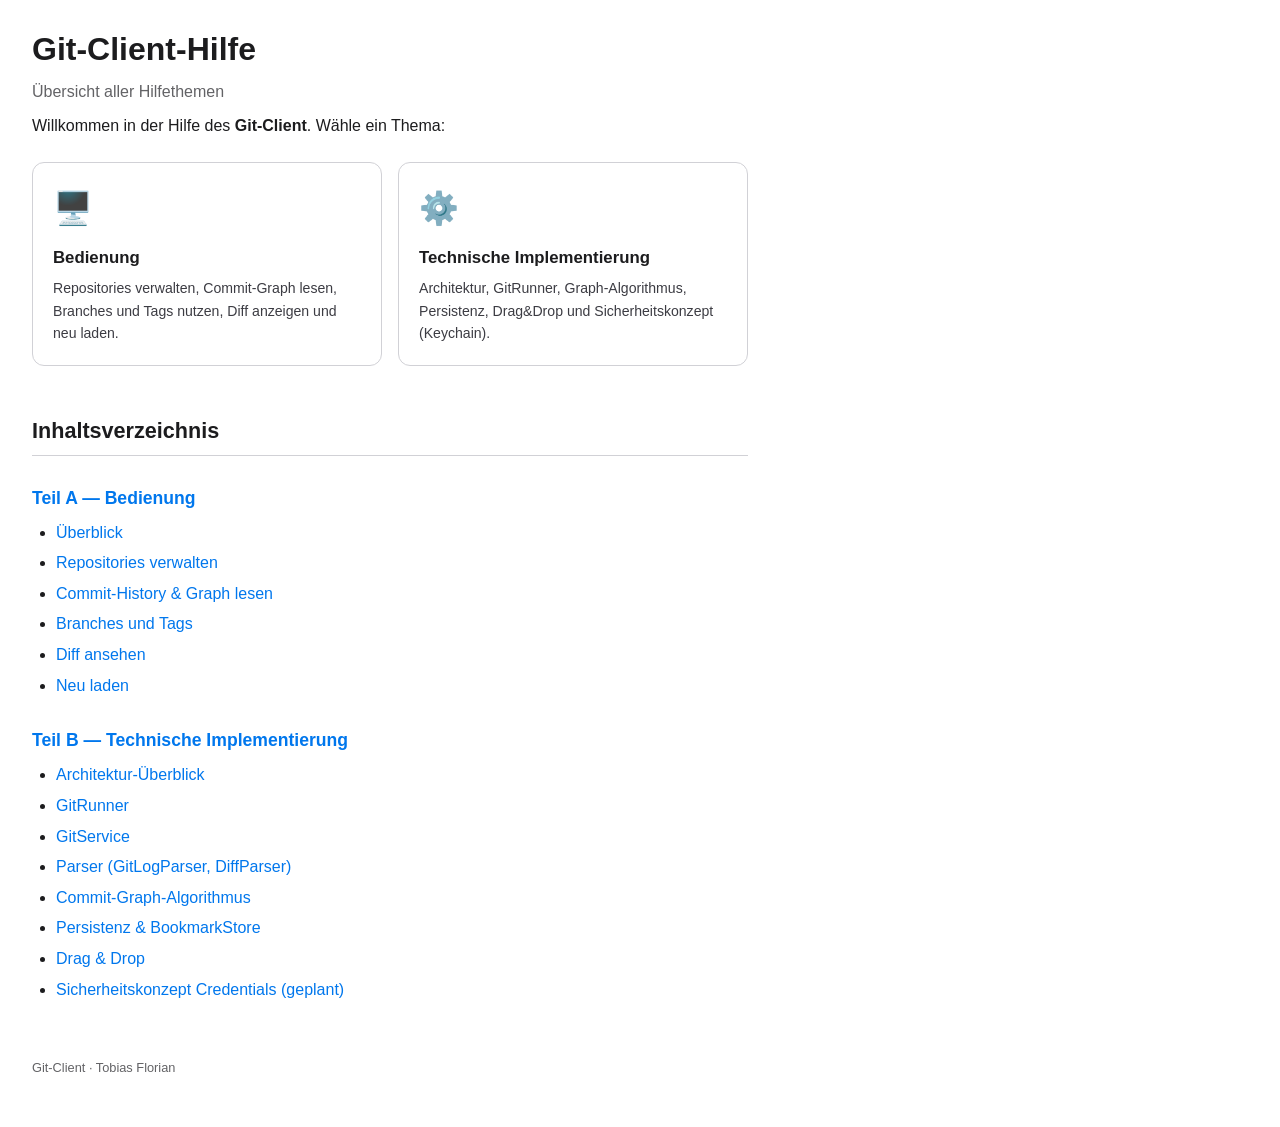
==== Git-Client/Help/Git-Client.help/Contents/Resources/de.lproj/index.html @ 76dcc1e5 "docs: Apple Help Book mit Bedienungs- und Technik-Teil hinzugefügt Neues Help-Bundle (Git-Client.hel" ====
<!DOCTYPE html>
<html lang="de">
<head>
    <meta charset="UTF-8">
    <meta name="AppleTitle" content="Git-Client-Hilfe">
    <meta name="viewport" content="width=device-width, initial-scale=1">
    <title>Git-Client-Hilfe</title>
    <link rel="stylesheet" href="styles.css">
</head>
<body>

<h1>
    Git-Client-Hilfe
    <span class="subtitle">Übersicht aller Hilfethemen</span>
</h1>

<p>
    Willkommen in der Hilfe des <strong>Git-Client</strong>. Wähle ein Thema:
</p>

<div class="toc-grid">
    <a class="toc-card" href="bedienung.html">
        <div class="icon">🖥️</div>
        <h3>Bedienung</h3>
        <p>Repositories verwalten, Commit-Graph lesen, Branches und Tags nutzen,
           Diff anzeigen und neu laden.</p>
    </a>
    <a class="toc-card" href="technik.html">
        <div class="icon">⚙️</div>
        <h3>Technische Implementierung</h3>
        <p>Architektur, GitRunner, Graph-Algorithmus, Persistenz, Drag&amp;Drop
           und Sicherheitskonzept (Keychain).</p>
    </a>
</div>

<h2>Inhaltsverzeichnis</h2>

<h3><a href="bedienung.html">Teil A — Bedienung</a></h3>
<ul>
    <li><a href="bedienung.html#uebersicht">Überblick</a></li>
    <li><a href="bedienung.html#repositories">Repositories verwalten</a></li>
    <li><a href="bedienung.html#graph">Commit-History &amp; Graph lesen</a></li>
    <li><a href="bedienung.html#navigation">Branches und Tags</a></li>
    <li><a href="bedienung.html#diff">Diff ansehen</a></li>
    <li><a href="bedienung.html#reload">Neu laden</a></li>
</ul>

<h3><a href="technik.html">Teil B — Technische Implementierung</a></h3>
<ul>
    <li><a href="technik.html#architektur">Architektur-Überblick</a></li>
    <li><a href="technik.html#gitrunner">GitRunner</a></li>
    <li><a href="technik.html#gitservice">GitService</a></li>
    <li><a href="technik.html#parser">Parser (GitLogParser, DiffParser)</a></li>
    <li><a href="technik.html#graph">Commit-Graph-Algorithmus</a></li>
    <li><a href="technik.html#persistenz">Persistenz &amp; BookmarkStore</a></li>
    <li><a href="technik.html#dragdrop">Drag &amp; Drop</a></li>
    <li><a href="technik.html#keychain">Sicherheitskonzept Credentials (geplant)</a></li>
</ul>

<footer>Git-Client · Tobias Florian</footer>

</body>
</html>
---- Git-Client/Help/Git-Client.help/Contents/Resources/de.lproj/styles.css ----
/* Git-Client-Hilfe — gemeinsames Stylesheet */

:root {
    --bg:        #ffffff;
    --fg:        #1c1c1e;
    --fg-sec:    #3c3c43;
    --fg-ter:    #636366;
    --accent:    #0077ed;
    --border:    #d1d1d6;
    --code-bg:   #f2f2f7;
    --note-bg:   #fffde7;
    --note-bdr:  #f9a825;
    --tip-bg:    #e8f5e9;
    --tip-bdr:   #388e3c;
}

@media (prefers-color-scheme: dark) {
    :root {
        --bg:       #1c1c1e;
        --fg:       #f2f2f7;
        --fg-sec:   #aeaeb2;
        --fg-ter:   #8e8e93;
        --accent:   #409cff;
        --border:   #3a3a3c;
        --code-bg:  #2c2c2e;
        --note-bg:  #2c2600;
        --note-bdr: #f9a825;
        --tip-bg:   #0d2010;
        --tip-bdr:  #4caf50;
    }
}

*, *::before, *::after { box-sizing: border-box; }

html {
    font-size: 16px;
    -webkit-text-size-adjust: 100%;
}

body {
    margin: 0;
    padding: 24px 32px 48px;
    background: var(--bg);
    color: var(--fg);
    font-family: -apple-system, "Helvetica Neue", Arial, sans-serif;
    line-height: 1.6;
    max-width: 780px;
}

/* ── Navigation ─────────────────────────────────────────── */

nav.breadcrumb {
    margin-bottom: 28px;
    font-size: 0.85rem;
    color: var(--fg-ter);
}
nav.breadcrumb a { color: var(--accent); text-decoration: none; }
nav.breadcrumb a:hover { text-decoration: underline; }

/* ── Überschriften ───────────────────────────────────────── */

h1 {
    font-size: 2rem;
    font-weight: 700;
    margin: 0 0 8px;
    color: var(--fg);
}
h1 .subtitle {
    display: block;
    font-size: 1rem;
    font-weight: 400;
    color: var(--fg-ter);
    margin-top: 4px;
}
h2 {
    font-size: 1.35rem;
    font-weight: 600;
    margin: 48px 0 12px;
    padding-bottom: 6px;
    border-bottom: 1px solid var(--border);
}
h3 {
    font-size: 1.1rem;
    font-weight: 600;
    margin: 28px 0 8px;
}
h4 {
    font-size: 0.95rem;
    font-weight: 600;
    margin: 20px 0 6px;
    color: var(--fg-sec);
}

/* ── Fließtext ───────────────────────────────────────────── */

p  { margin: 0 0 14px; }
ul, ol { margin: 0 0 14px; padding-left: 1.5rem; }
li { margin-bottom: 5px; }
a  { color: var(--accent); text-decoration: none; }
a:hover { text-decoration: underline; }

/* ── Code ────────────────────────────────────────────────── */

code {
    font-family: "SF Mono", "Menlo", "Monaco", "Courier New", monospace;
    font-size: 0.85em;
    background: var(--code-bg);
    padding: 2px 5px;
    border-radius: 4px;
    color: var(--fg);
}
pre {
    background: var(--code-bg);
    border: 1px solid var(--border);
    border-radius: 8px;
    padding: 16px 18px;
    overflow-x: auto;
    font-family: "SF Mono", "Menlo", "Monaco", "Courier New", monospace;
    font-size: 0.82rem;
    line-height: 1.55;
    margin: 0 0 20px;
}
pre code {
    background: none;
    padding: 0;
    font-size: inherit;
}

/* ── Hinweis-Boxen ───────────────────────────────────────── */

.note, .tip {
    border-left: 4px solid;
    border-radius: 0 8px 8px 0;
    padding: 12px 16px;
    margin: 0 0 20px;
    font-size: 0.93rem;
}
.note   { background: var(--note-bg); border-color: var(--note-bdr); }
.tip    { background: var(--tip-bg);  border-color: var(--tip-bdr);  }
.note strong, .tip strong { display: block; margin-bottom: 4px; }

/* ── Inhaltsverzeichnis (Index-Seite) ───────────────────── */

.toc-grid {
    display: grid;
    grid-template-columns: 1fr 1fr;
    gap: 16px;
    margin: 24px 0 40px;
}
.toc-card {
    border: 1px solid var(--border);
    border-radius: 12px;
    padding: 20px;
    text-decoration: none;
    color: inherit;
    transition: background 0.15s;
}
.toc-card:hover { background: var(--code-bg); text-decoration: none; }
.toc-card .icon  { font-size: 2rem; margin-bottom: 10px; }
.toc-card h3     { margin: 0 0 6px; font-size: 1.05rem; }
.toc-card p      { margin: 0; font-size: 0.88rem; color: var(--fg-sec); }

/* ── Tabellen ────────────────────────────────────────────── */

table {
    border-collapse: collapse;
    width: 100%;
    margin: 0 0 20px;
    font-size: 0.9rem;
}
th, td {
    text-align: left;
    padding: 8px 12px;
    border-bottom: 1px solid var(--border);
}
th { font-weight: 600; color: var(--fg-sec); }

/* ── Abschnitts-Anker ────────────────────────────────────── */

[id] { scroll-margin-top: 12px; }

hr {
    border: none;
    border-top: 1px solid var(--border);
    margin: 40px 0;
}

footer {
    margin-top: 56px;
    font-size: 0.8rem;
    color: var(--fg-ter);
}
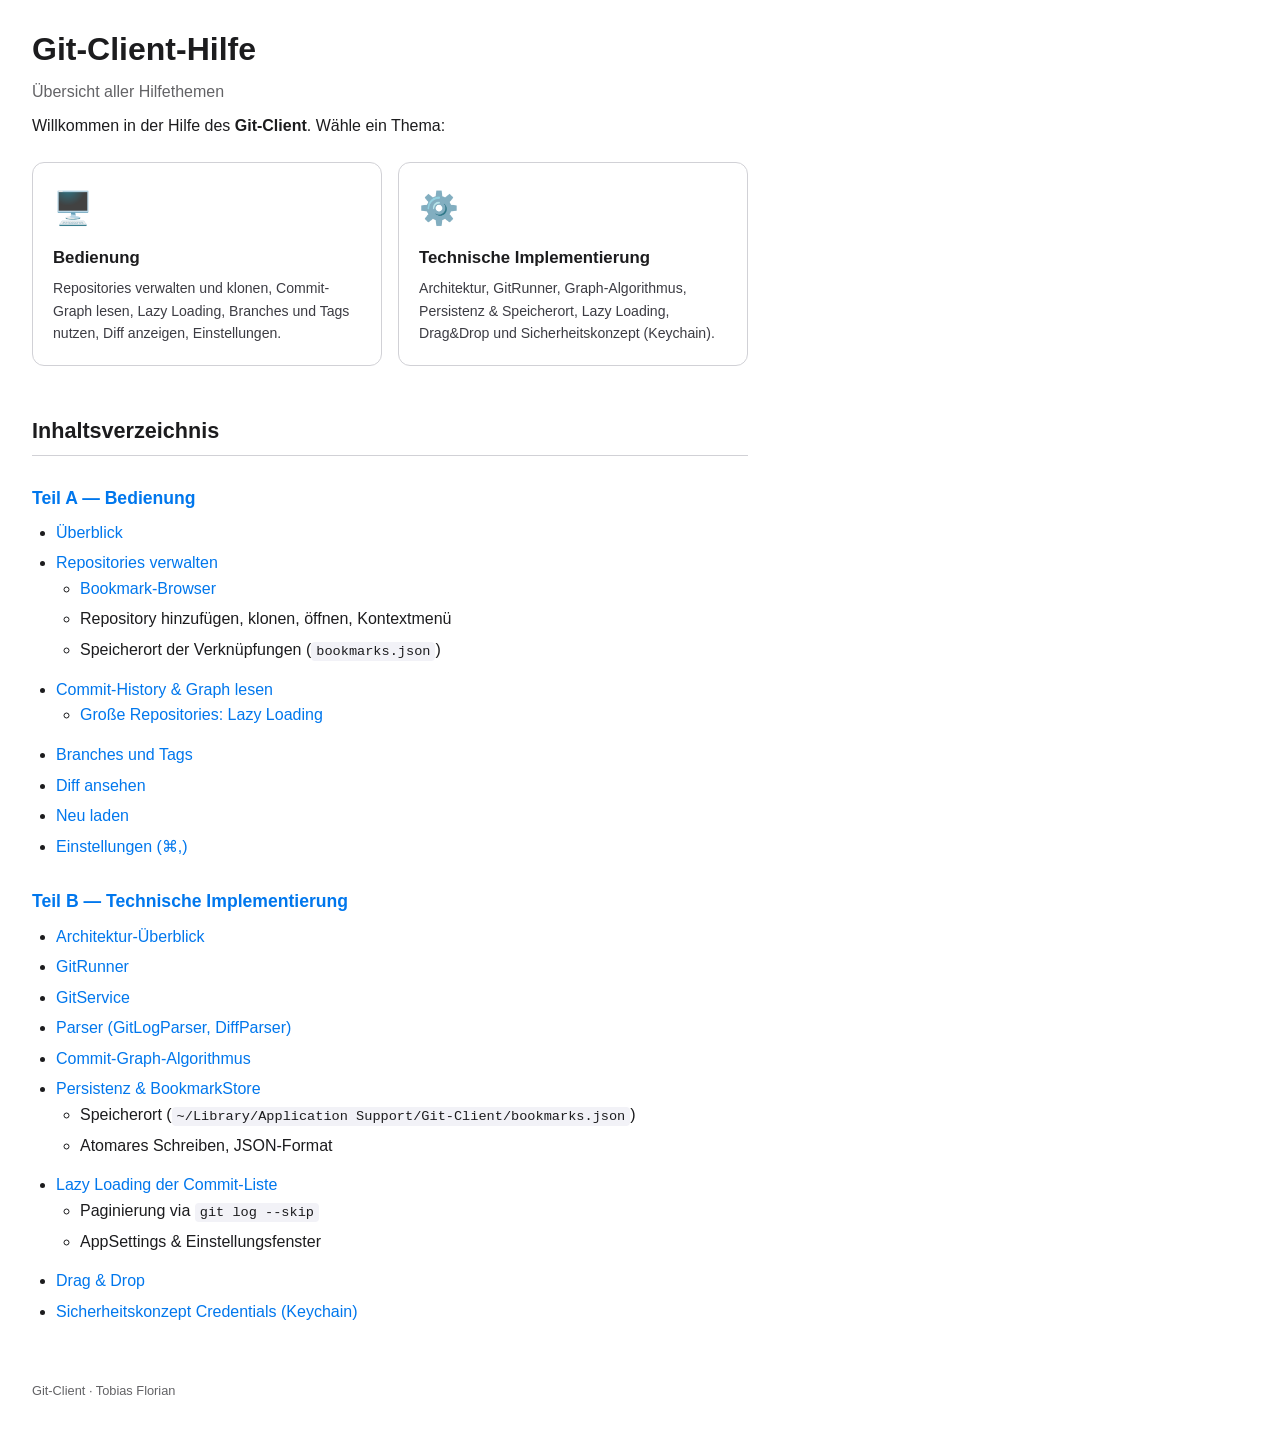
==== commit 7110c1c4: "docs: Hilfe aktualisiert und fehlende Themen nachgetragen technik.html: - Speicherort von bookmarks." ====
--- a/Git-Client/Help/Git-Client.help/Contents/Resources/de.lproj/index.html
+++ b/Git-Client/Help/Git-Client.help/Contents/Resources/de.lproj/index.html
@@ -22,14 +22,15 @@
     <a class="toc-card" href="bedienung.html">
         <div class="icon">🖥️</div>
         <h3>Bedienung</h3>
-        <p>Repositories verwalten, Commit-Graph lesen, Branches und Tags nutzen,
-           Diff anzeigen und neu laden.</p>
+        <p>Repositories verwalten und klonen, Commit-Graph lesen,
+           Lazy Loading, Branches und Tags nutzen,
+           Diff anzeigen, Einstellungen.</p>
     </a>
     <a class="toc-card" href="technik.html">
         <div class="icon">⚙️</div>
         <h3>Technische Implementierung</h3>
-        <p>Architektur, GitRunner, Graph-Algorithmus, Persistenz, Drag&amp;Drop
-           und Sicherheitskonzept (Keychain).</p>
+        <p>Architektur, GitRunner, Graph-Algorithmus, Persistenz &amp; Speicherort,
+           Lazy Loading, Drag&amp;Drop und Sicherheitskonzept (Keychain).</p>
     </a>
 </div>
 
@@ -38,11 +39,22 @@
 <h3><a href="bedienung.html">Teil A — Bedienung</a></h3>
 <ul>
     <li><a href="bedienung.html#uebersicht">Überblick</a></li>
-    <li><a href="bedienung.html#repositories">Repositories verwalten</a></li>
-    <li><a href="bedienung.html#graph">Commit-History &amp; Graph lesen</a></li>
+    <li><a href="bedienung.html#repositories">Repositories verwalten</a>
+        <ul>
+            <li><a href="bedienung.html#browser">Bookmark-Browser</a></li>
+            <li>Repository hinzufügen, klonen, öffnen, Kontextmenü</li>
+            <li>Speicherort der Verknüpfungen (<code>bookmarks.json</code>)</li>
+        </ul>
+    </li>
+    <li><a href="bedienung.html#graph">Commit-History &amp; Graph lesen</a>
+        <ul>
+            <li><a href="bedienung.html#lazyladen">Große Repositories: Lazy Loading</a></li>
+        </ul>
+    </li>
     <li><a href="bedienung.html#navigation">Branches und Tags</a></li>
     <li><a href="bedienung.html#diff">Diff ansehen</a></li>
     <li><a href="bedienung.html#reload">Neu laden</a></li>
+    <li><a href="bedienung.html#einstellungen">Einstellungen (⌘,)</a></li>
 </ul>
 
 <h3><a href="technik.html">Teil B — Technische Implementierung</a></h3>
@@ -52,9 +64,20 @@
     <li><a href="technik.html#gitservice">GitService</a></li>
     <li><a href="technik.html#parser">Parser (GitLogParser, DiffParser)</a></li>
     <li><a href="technik.html#graph">Commit-Graph-Algorithmus</a></li>
-    <li><a href="technik.html#persistenz">Persistenz &amp; BookmarkStore</a></li>
+    <li><a href="technik.html#persistenz">Persistenz &amp; BookmarkStore</a>
+        <ul>
+            <li>Speicherort (<code>~/Library/Application Support/Git-Client/bookmarks.json</code>)</li>
+            <li>Atomares Schreiben, JSON-Format</li>
+        </ul>
+    </li>
+    <li><a href="technik.html#lazyladen">Lazy Loading der Commit-Liste</a>
+        <ul>
+            <li>Paginierung via <code>git log --skip</code></li>
+            <li>AppSettings &amp; Einstellungsfenster</li>
+        </ul>
+    </li>
     <li><a href="technik.html#dragdrop">Drag &amp; Drop</a></li>
-    <li><a href="technik.html#keychain">Sicherheitskonzept Credentials (geplant)</a></li>
+    <li><a href="technik.html#keychain">Sicherheitskonzept Credentials (Keychain)</a></li>
 </ul>
 
 <footer>Git-Client · Tobias Florian</footer>
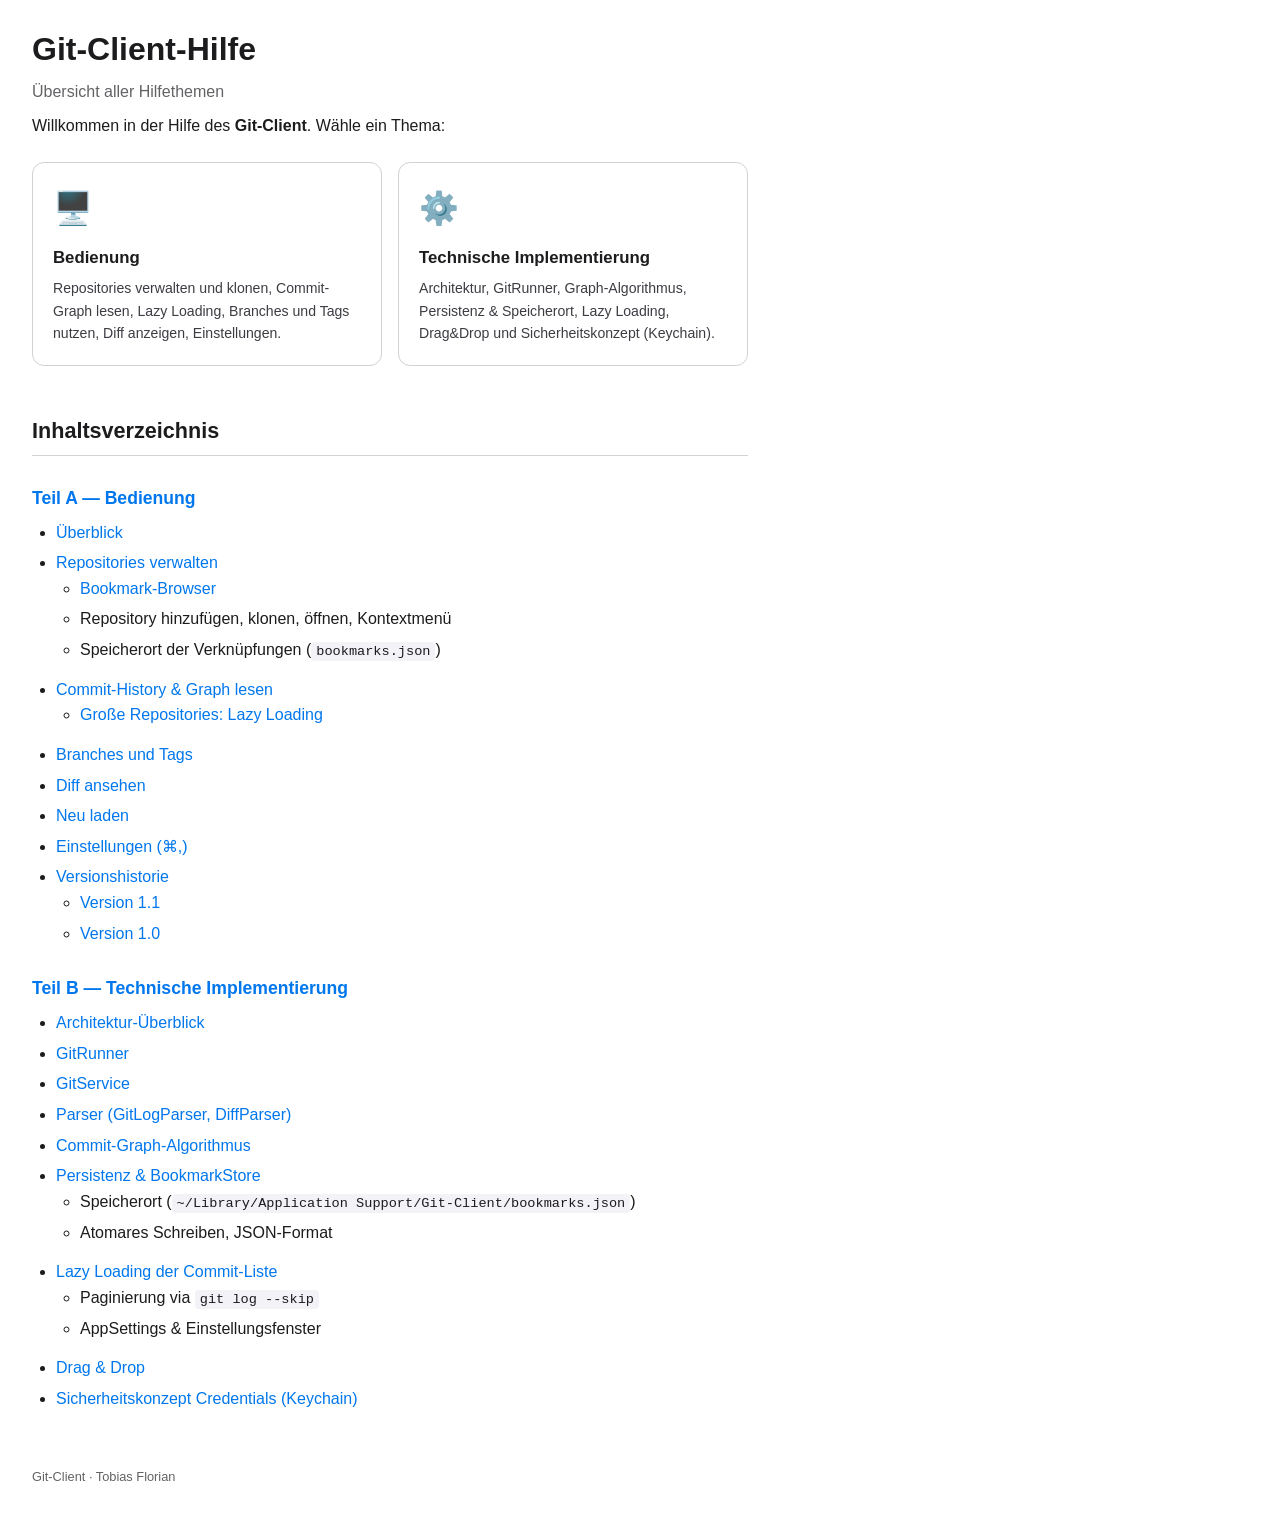
==== commit e08c75ec: "docs: Versionshistorie (v1.0 + v1.1) in Hilfe ergänzt Co-Authored-By: Claude Sonnet 4.6 <noreply@ant" ====
--- a/Git-Client/Help/Git-Client.help/Contents/Resources/de.lproj/index.html
+++ b/Git-Client/Help/Git-Client.help/Contents/Resources/de.lproj/index.html
@@ -55,6 +55,12 @@
     <li><a href="bedienung.html#diff">Diff ansehen</a></li>
     <li><a href="bedienung.html#reload">Neu laden</a></li>
     <li><a href="bedienung.html#einstellungen">Einstellungen (⌘,)</a></li>
+    <li><a href="bedienung.html#versionshistorie">Versionshistorie</a>
+        <ul>
+            <li><a href="bedienung.html#v1_1">Version 1.1</a></li>
+            <li><a href="bedienung.html#v1_0">Version 1.0</a></li>
+        </ul>
+    </li>
 </ul>
 
 <h3><a href="technik.html">Teil B — Technische Implementierung</a></h3>
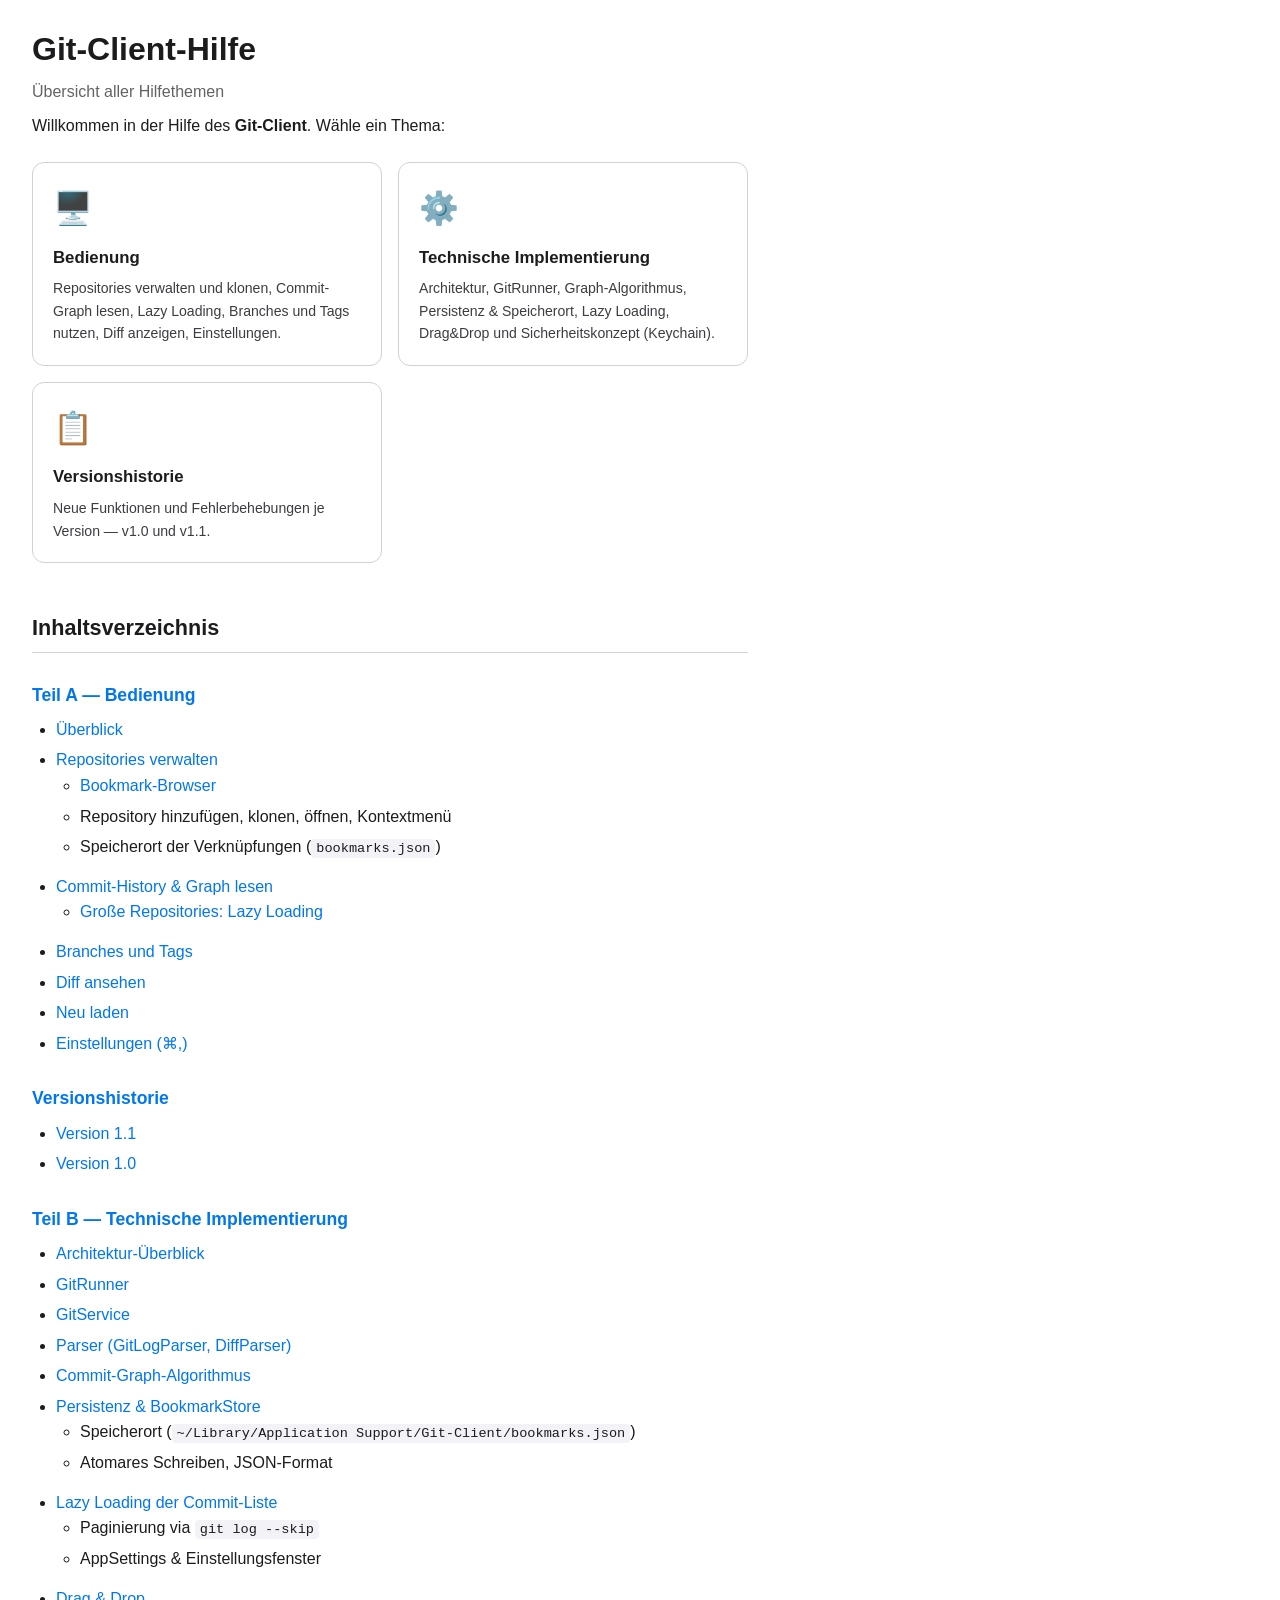
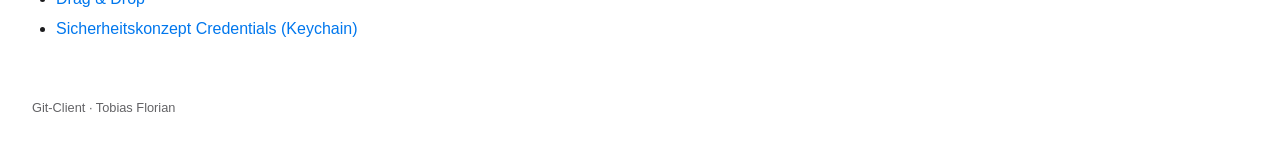
==== commit a3a262b3: "docs: Versionshistorie in eigenes Hilfe-Kapitel (releasenotes.html) ausgelagert Co-Authored-By: Clau" ====
--- a/Git-Client/Help/Git-Client.help/Contents/Resources/de.lproj/index.html
+++ b/Git-Client/Help/Git-Client.help/Contents/Resources/de.lproj/index.html
@@ -32,6 +32,11 @@
         <p>Architektur, GitRunner, Graph-Algorithmus, Persistenz &amp; Speicherort,
            Lazy Loading, Drag&amp;Drop und Sicherheitskonzept (Keychain).</p>
     </a>
+    <a class="toc-card" href="releasenotes.html">
+        <div class="icon">📋</div>
+        <h3>Versionshistorie</h3>
+        <p>Neue Funktionen und Fehlerbehebungen je Version — v1.0 und v1.1.</p>
+    </a>
 </div>
 
 <h2>Inhaltsverzeichnis</h2>
@@ -55,12 +60,12 @@
     <li><a href="bedienung.html#diff">Diff ansehen</a></li>
     <li><a href="bedienung.html#reload">Neu laden</a></li>
     <li><a href="bedienung.html#einstellungen">Einstellungen (⌘,)</a></li>
-    <li><a href="bedienung.html#versionshistorie">Versionshistorie</a>
-        <ul>
-            <li><a href="bedienung.html#v1_1">Version 1.1</a></li>
-            <li><a href="bedienung.html#v1_0">Version 1.0</a></li>
-        </ul>
-    </li>
+</ul>
+
+<h3><a href="releasenotes.html">Versionshistorie</a></h3>
+<ul>
+    <li><a href="releasenotes.html#v1_1">Version 1.1</a></li>
+    <li><a href="releasenotes.html#v1_0">Version 1.0</a></li>
 </ul>
 
 <h3><a href="technik.html">Teil B — Technische Implementierung</a></h3>
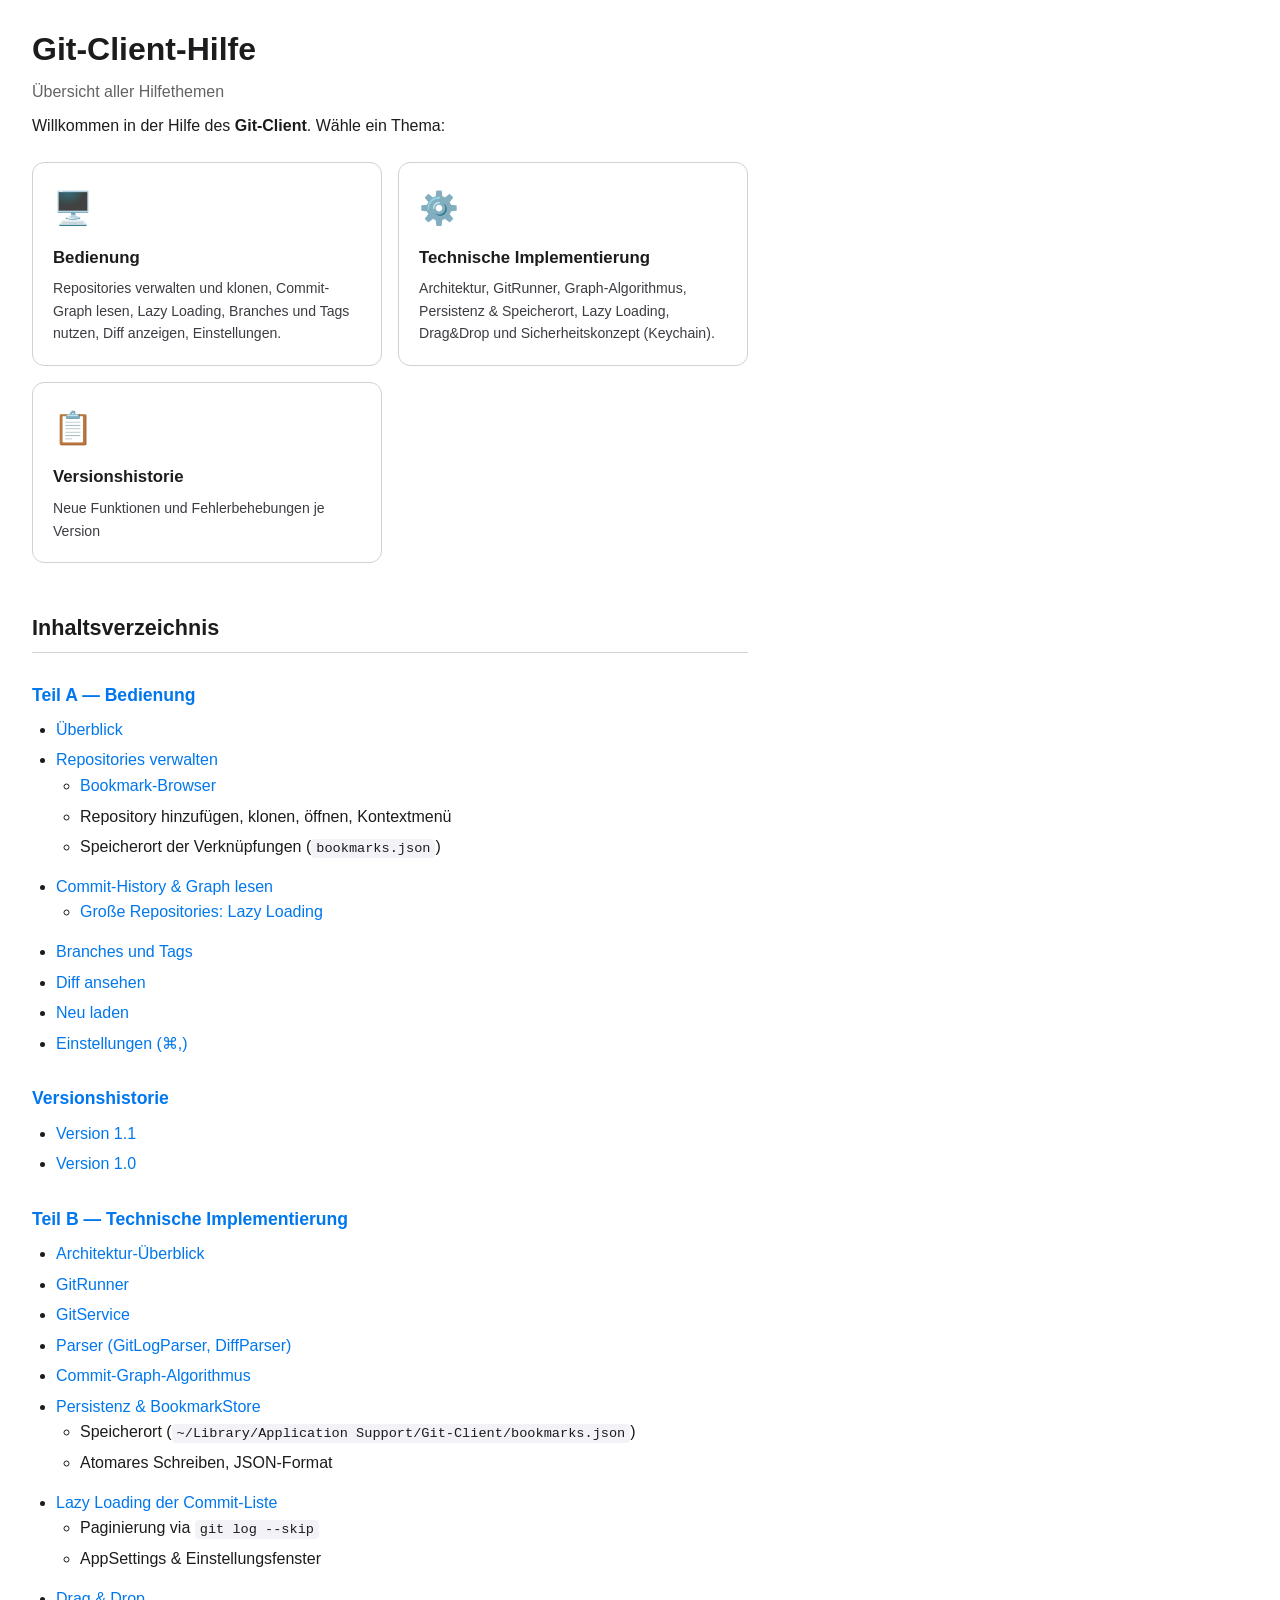
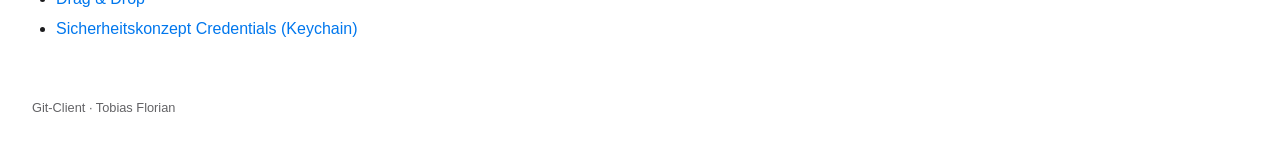
==== commit 071a60c2: "docs(help): Inhaltsverzeichnis in Releasenotes, Bedienung und Technik ergänzt Alle drei Unterseiten " ====
--- a/Git-Client/Help/Git-Client.help/Contents/Resources/de.lproj/index.html
+++ b/Git-Client/Help/Git-Client.help/Contents/Resources/de.lproj/index.html
@@ -35,7 +35,7 @@
     <a class="toc-card" href="releasenotes.html">
         <div class="icon">📋</div>
         <h3>Versionshistorie</h3>
-        <p>Neue Funktionen und Fehlerbehebungen je Version — v1.0 und v1.1.</p>
+        <p>Neue Funktionen und Fehlerbehebungen je Version</p>
     </a>
 </div>
 
--- a/Git-Client/Help/Git-Client.help/Contents/Resources/de.lproj/styles.css
+++ b/Git-Client/Help/Git-Client.help/Contents/Resources/de.lproj/styles.css
@@ -139,6 +139,31 @@
 .tip    { background: var(--tip-bg);  border-color: var(--tip-bdr);  }
 .note strong, .tip strong { display: block; margin-bottom: 4px; }
 
+/* ── Seiteninternes Inhaltsverzeichnis ───────────────────── */
+
+nav.page-toc {
+    background: var(--code-bg);
+    border: 1px solid var(--border);
+    border-radius: 10px;
+    padding: 16px 20px;
+    margin: 20px 0 36px;
+    display: inline-block;
+    min-width: 200px;
+}
+nav.page-toc p {
+    font-size: 0.8rem;
+    font-weight: 600;
+    color: var(--fg-ter);
+    text-transform: uppercase;
+    letter-spacing: 0.06em;
+    margin: 0 0 8px;
+}
+nav.page-toc ol {
+    margin: 0;
+    padding-left: 1.4rem;
+}
+nav.page-toc li { margin-bottom: 4px; font-size: 0.9rem; }
+
 /* ── Inhaltsverzeichnis (Index-Seite) ───────────────────── */
 
 .toc-grid {
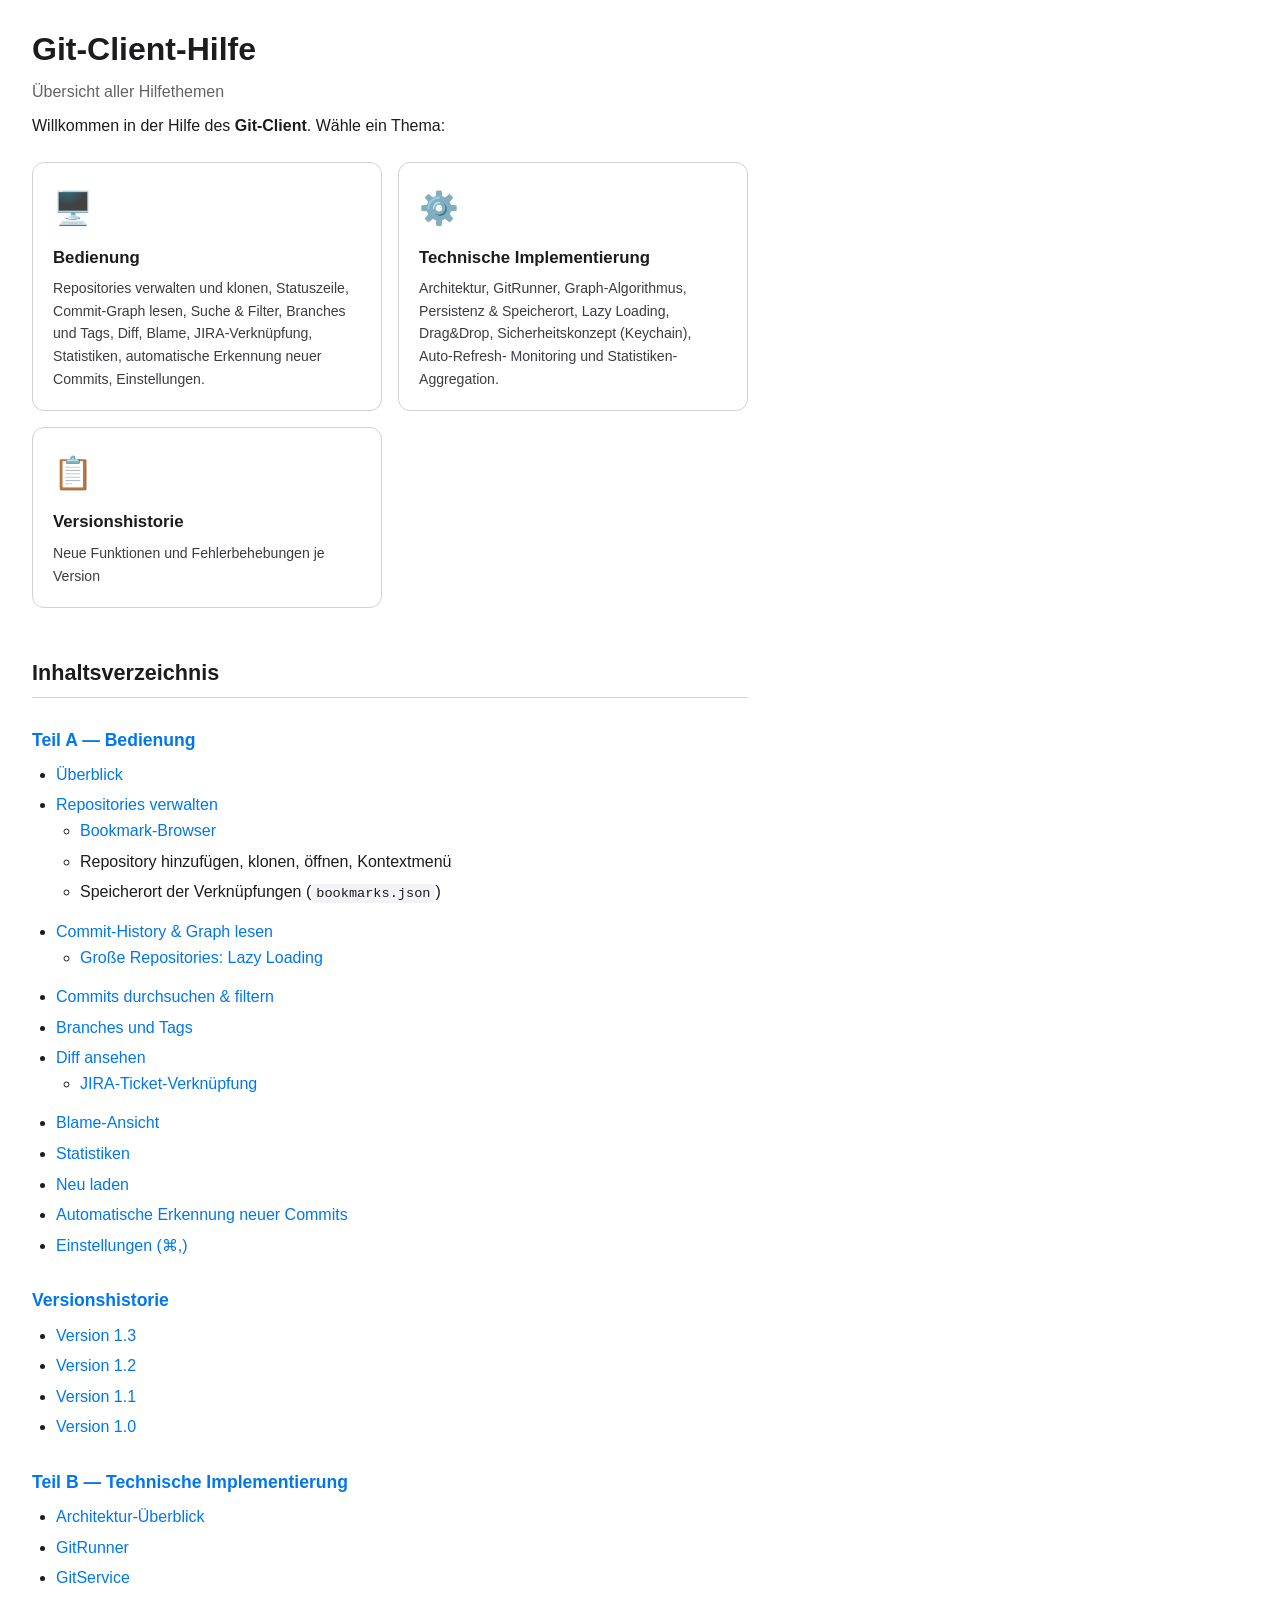
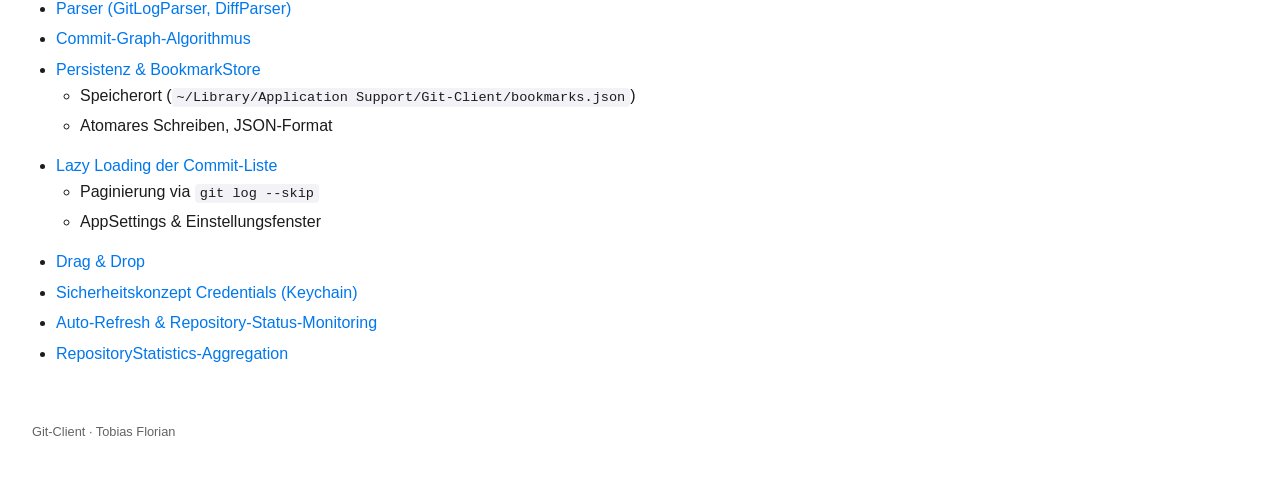
==== commit 30b67a25: "docs(help): Hilfe auf 1.3-Stand gebracht, Lücke seit 1.2 geschlossen - Bedienung: fehlende Themen se" ====
--- a/Git-Client/Help/Git-Client.help/Contents/Resources/de.lproj/index.html
+++ b/Git-Client/Help/Git-Client.help/Contents/Resources/de.lproj/index.html
@@ -22,15 +22,16 @@
     <a class="toc-card" href="bedienung.html">
         <div class="icon">🖥️</div>
         <h3>Bedienung</h3>
-        <p>Repositories verwalten und klonen, Commit-Graph lesen,
-           Lazy Loading, Branches und Tags nutzen,
-           Diff anzeigen, Einstellungen.</p>
+        <p>Repositories verwalten und klonen, Statuszeile, Commit-Graph lesen,
+           Suche &amp; Filter, Branches und Tags, Diff, Blame, JIRA-Verknüpfung,
+           Statistiken, automatische Erkennung neuer Commits, Einstellungen.</p>
     </a>
     <a class="toc-card" href="technik.html">
         <div class="icon">⚙️</div>
         <h3>Technische Implementierung</h3>
         <p>Architektur, GitRunner, Graph-Algorithmus, Persistenz &amp; Speicherort,
-           Lazy Loading, Drag&amp;Drop und Sicherheitskonzept (Keychain).</p>
+           Lazy Loading, Drag&amp;Drop, Sicherheitskonzept (Keychain), Auto-Refresh-
+           Monitoring und Statistiken-Aggregation.</p>
     </a>
     <a class="toc-card" href="releasenotes.html">
         <div class="icon">📋</div>
@@ -56,14 +57,24 @@
             <li><a href="bedienung.html#lazyladen">Große Repositories: Lazy Loading</a></li>
         </ul>
     </li>
+    <li><a href="bedienung.html#suche">Commits durchsuchen &amp; filtern</a></li>
     <li><a href="bedienung.html#navigation">Branches und Tags</a></li>
-    <li><a href="bedienung.html#diff">Diff ansehen</a></li>
+    <li><a href="bedienung.html#diff">Diff ansehen</a>
+        <ul>
+            <li><a href="bedienung.html#jira">JIRA-Ticket-Verknüpfung</a></li>
+        </ul>
+    </li>
+    <li><a href="bedienung.html#blame">Blame-Ansicht</a></li>
+    <li><a href="bedienung.html#statistiken">Statistiken</a></li>
     <li><a href="bedienung.html#reload">Neu laden</a></li>
+    <li><a href="bedienung.html#autorefresh">Automatische Erkennung neuer Commits</a></li>
     <li><a href="bedienung.html#einstellungen">Einstellungen (⌘,)</a></li>
 </ul>
 
 <h3><a href="releasenotes.html">Versionshistorie</a></h3>
 <ul>
+    <li><a href="releasenotes.html#v1_3">Version 1.3</a></li>
+    <li><a href="releasenotes.html#v1_2">Version 1.2</a></li>
     <li><a href="releasenotes.html#v1_1">Version 1.1</a></li>
     <li><a href="releasenotes.html#v1_0">Version 1.0</a></li>
 </ul>
@@ -89,6 +100,8 @@
     </li>
     <li><a href="technik.html#dragdrop">Drag &amp; Drop</a></li>
     <li><a href="technik.html#keychain">Sicherheitskonzept Credentials (Keychain)</a></li>
+    <li><a href="technik.html#monitoring">Auto-Refresh &amp; Repository-Status-Monitoring</a></li>
+    <li><a href="technik.html#statistiken">RepositoryStatistics-Aggregation</a></li>
 </ul>
 
 <footer>Git-Client · Tobias Florian</footer>
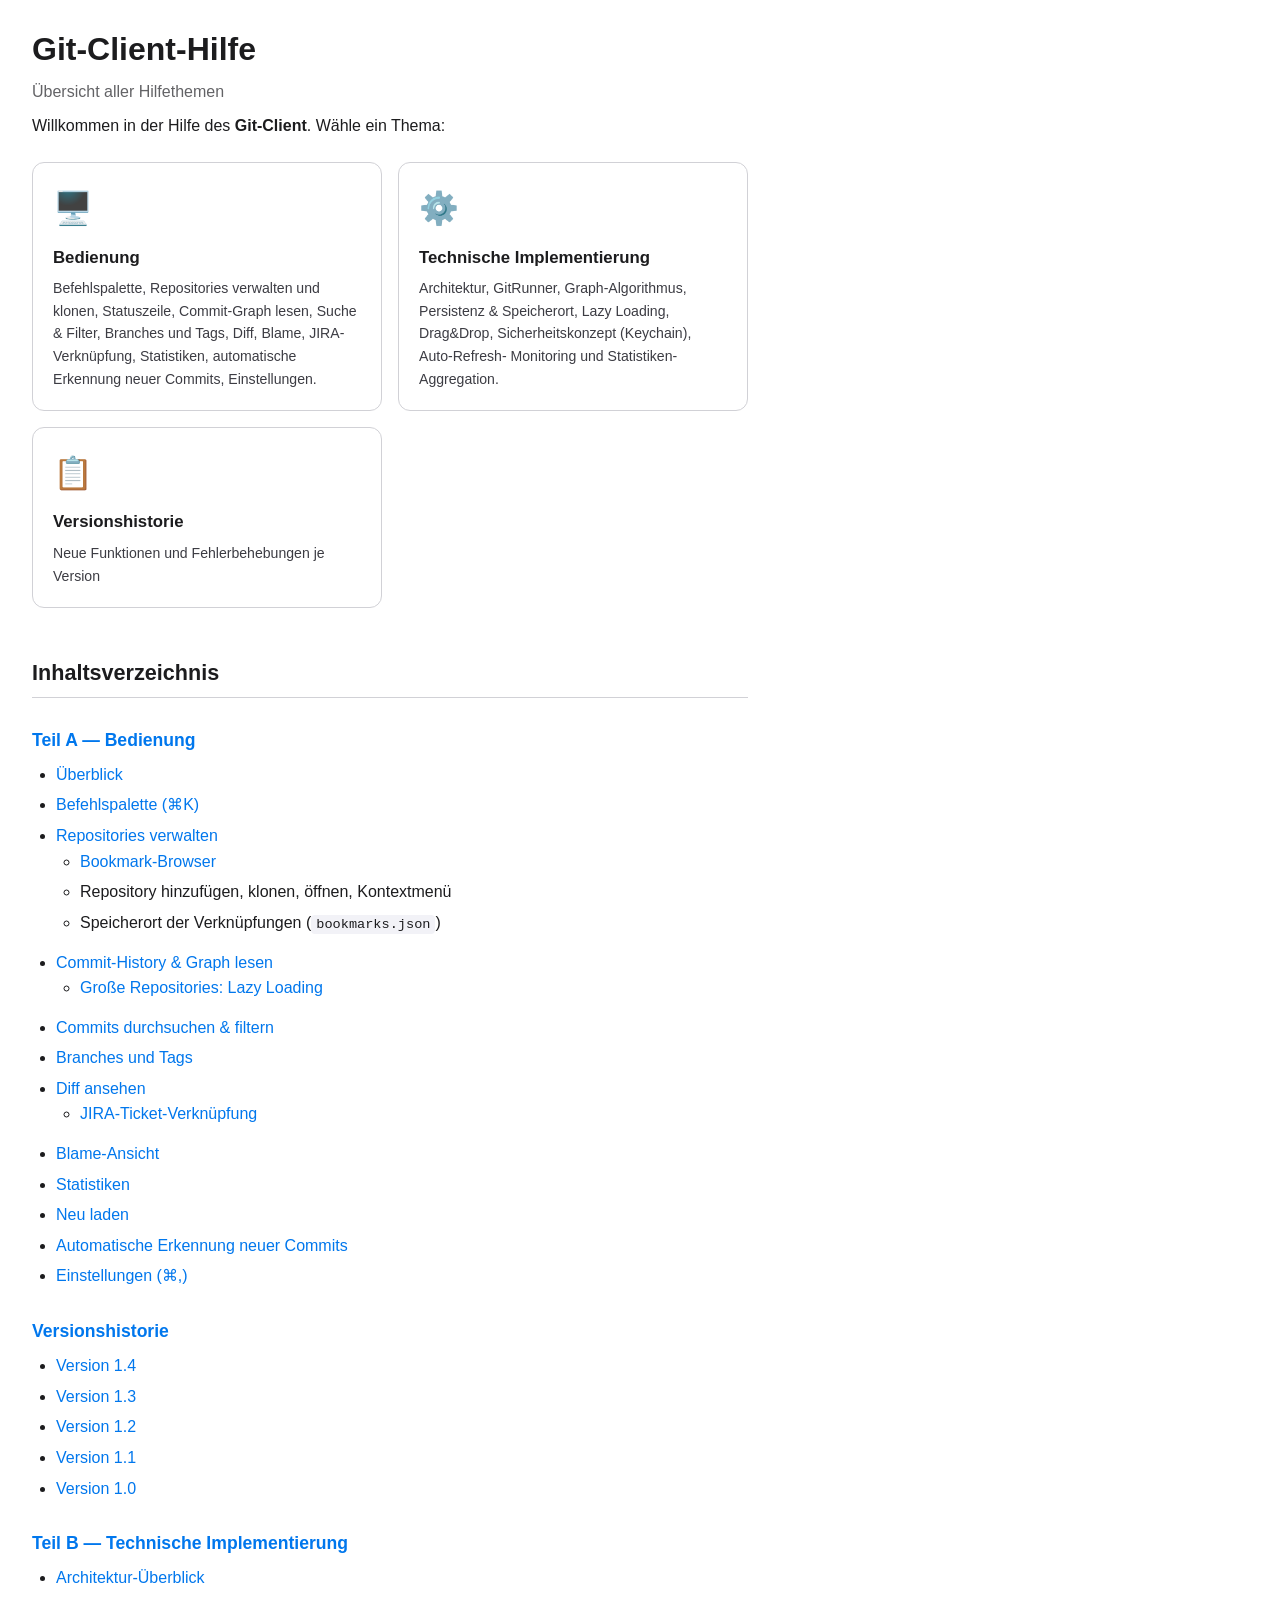
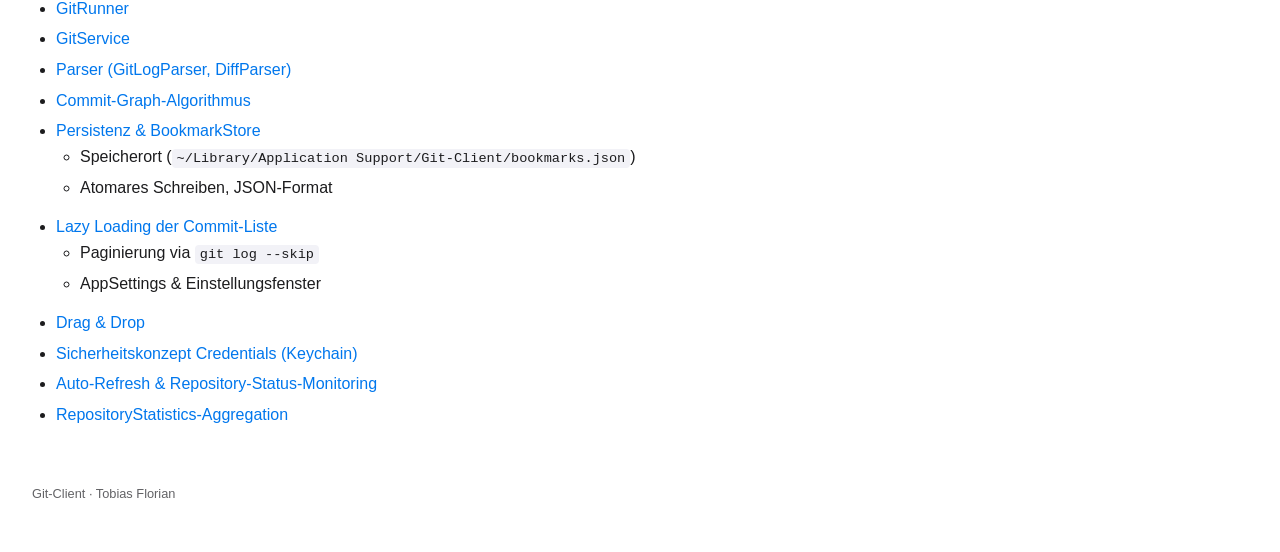
==== commit 4a956fca: "docs(help): Hilfe und Releasenotes für v1.4 aktualisiert - Releasenotes: neuer v1.4-Eintrag (Befehls" ====
--- a/Git-Client/Help/Git-Client.help/Contents/Resources/de.lproj/index.html
+++ b/Git-Client/Help/Git-Client.help/Contents/Resources/de.lproj/index.html
@@ -22,9 +22,10 @@
     <a class="toc-card" href="bedienung.html">
         <div class="icon">🖥️</div>
         <h3>Bedienung</h3>
-        <p>Repositories verwalten und klonen, Statuszeile, Commit-Graph lesen,
-           Suche &amp; Filter, Branches und Tags, Diff, Blame, JIRA-Verknüpfung,
-           Statistiken, automatische Erkennung neuer Commits, Einstellungen.</p>
+        <p>Befehlspalette, Repositories verwalten und klonen, Statuszeile,
+           Commit-Graph lesen, Suche &amp; Filter, Branches und Tags, Diff, Blame,
+           JIRA-Verknüpfung, Statistiken, automatische Erkennung neuer Commits,
+           Einstellungen.</p>
     </a>
     <a class="toc-card" href="technik.html">
         <div class="icon">⚙️</div>
@@ -45,6 +46,7 @@
 <h3><a href="bedienung.html">Teil A — Bedienung</a></h3>
 <ul>
     <li><a href="bedienung.html#uebersicht">Überblick</a></li>
+    <li><a href="bedienung.html#befehlspalette">Befehlspalette (⌘K)</a></li>
     <li><a href="bedienung.html#repositories">Repositories verwalten</a>
         <ul>
             <li><a href="bedienung.html#browser">Bookmark-Browser</a></li>
@@ -73,6 +75,7 @@
 
 <h3><a href="releasenotes.html">Versionshistorie</a></h3>
 <ul>
+    <li><a href="releasenotes.html#v1_4">Version 1.4</a></li>
     <li><a href="releasenotes.html#v1_3">Version 1.3</a></li>
     <li><a href="releasenotes.html#v1_2">Version 1.2</a></li>
     <li><a href="releasenotes.html#v1_1">Version 1.1</a></li>
